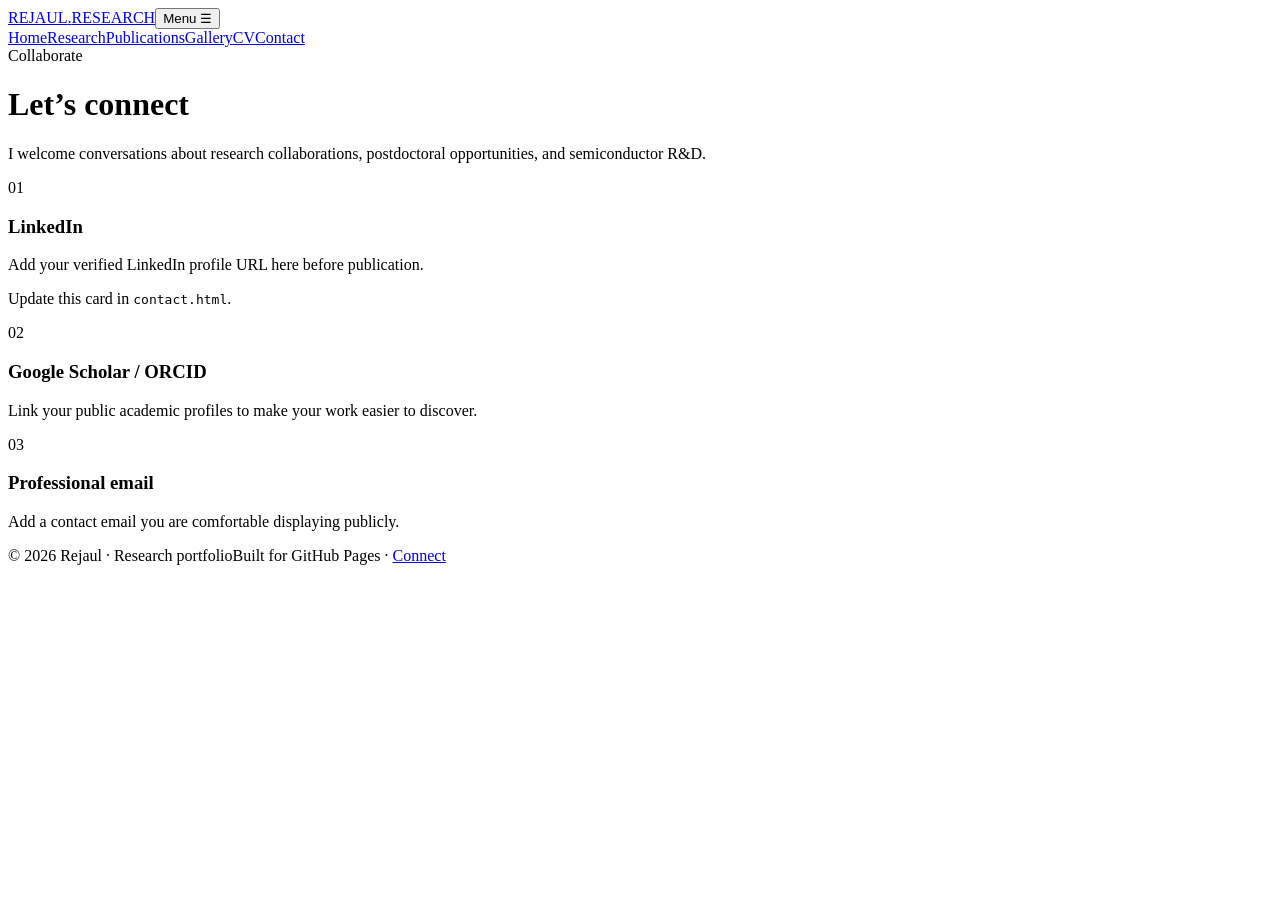
==== contact.html @ d391849d "Add files via upload" ====
<!doctype html><html lang="en"><head><meta charset="utf-8"><meta name="viewport" content="width=device-width, initial-scale=1"><meta name="description" content="Contact Rejaul for research collaborations."><meta name="theme-color" content="#08121f"><title>Contact | Rejaul Research</title><link rel="stylesheet" href="assets/style.css"></head><body><header class="topbar"><nav class="nav container" aria-label="Main navigation"><a class="brand" href="index.html">REJAUL<span>.</span>RESEARCH</a><button class="menu" aria-label="Toggle navigation" aria-expanded="false">Menu ☰</button><div class="links"><a href="index.html" >Home</a><a href="research.html" >Research</a><a href="publications.html" >Publications</a><a href="gallery.html" >Gallery</a><a href="cv.html" >CV</a><a href="contact.html" aria-current="page">Contact</a></div></nav></header><main><div class="container page-head reveal"><span class="eyebrow">Collaborate</span><h1>Let’s connect</h1><p class="lead">I welcome conversations about research collaborations, postdoctoral opportunities, and semiconductor R&D.</p></div><section><div class="container grid"><article class="card"><span class="num">01</span><h3>LinkedIn</h3><p>Add your verified LinkedIn profile URL here before publication.</p><p class="small">Update this card in <code>contact.html</code>.</p></article><article class="card"><span class="num">02</span><h3>Google Scholar / ORCID</h3><p>Link your public academic profiles to make your work easier to discover.</p></article><article class="card"><span class="num">03</span><h3>Professional email</h3><p>Add a contact email you are comfortable displaying publicly.</p></article></div></section></main><footer class="footer"><div class="container footer-inner"><span>© <span id="year">2026</span> Rejaul · Research portfolio</span><span>Built for GitHub Pages · <a href="contact.html">Connect</a></span></div></footer><script src="assets/main.js" defer></script><script>document.getElementById('year').textContent=new Date().getFullYear()</script></body></html>
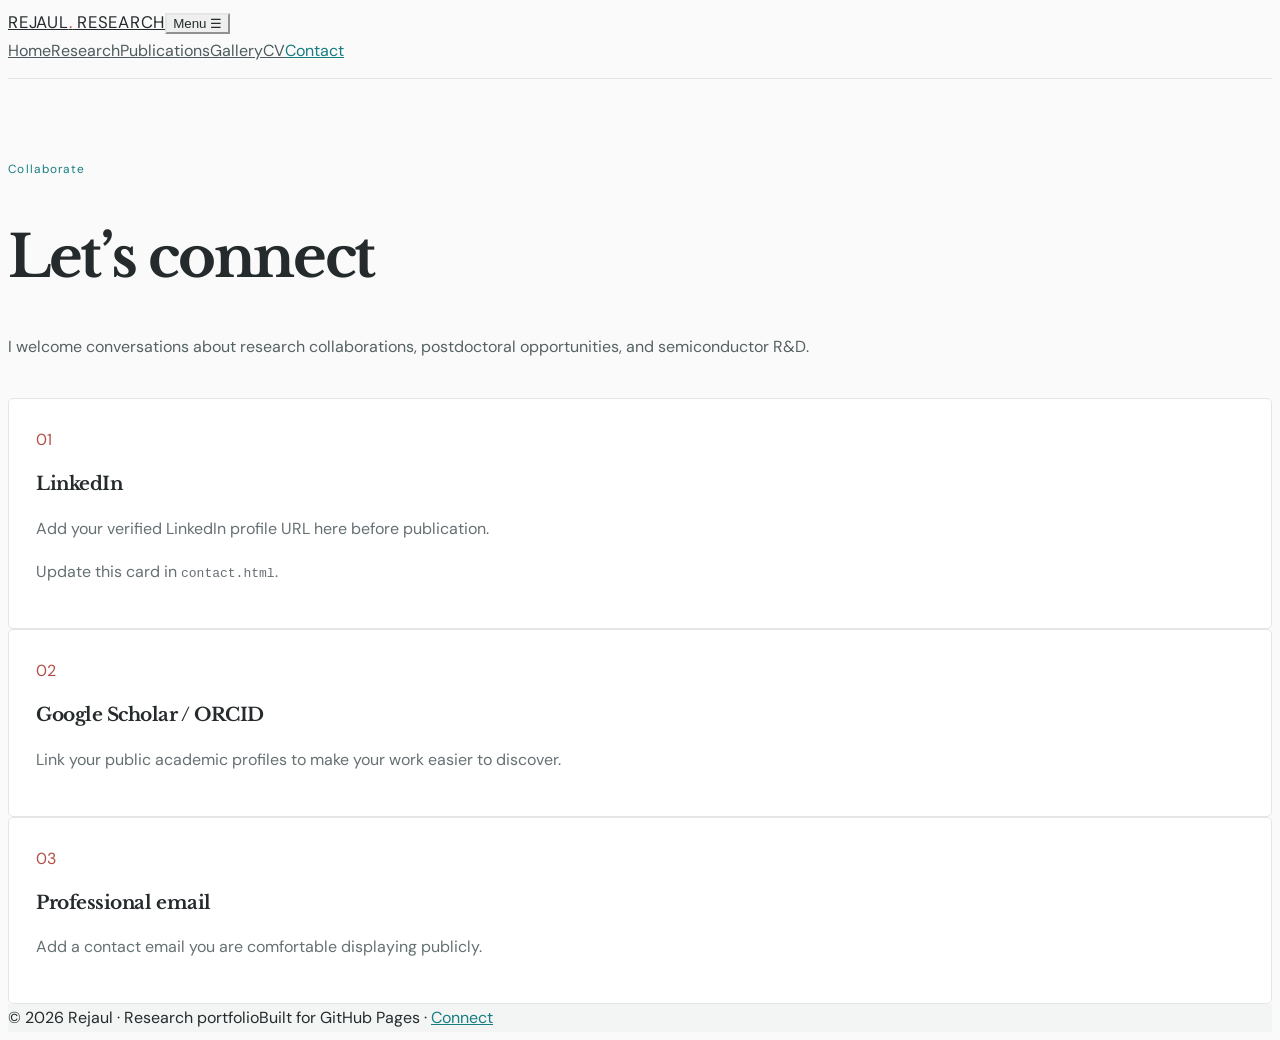
==== commit bd809ff6: "Add files via upload" ====
--- a/contact.html
+++ b/contact.html
@@ -1 +1 @@
-<!doctype html><html lang="en"><head><meta charset="utf-8"><meta name="viewport" content="width=device-width, initial-scale=1"><meta name="description" content="Contact Rejaul for research collaborations."><meta name="theme-color" content="#08121f"><title>Contact | Rejaul Research</title><link rel="stylesheet" href="assets/style.css"></head><body><header class="topbar"><nav class="nav container" aria-label="Main navigation"><a class="brand" href="index.html">REJAUL<span>.</span>RESEARCH</a><button class="menu" aria-label="Toggle navigation" aria-expanded="false">Menu ☰</button><div class="links"><a href="index.html" >Home</a><a href="research.html" >Research</a><a href="publications.html" >Publications</a><a href="gallery.html" >Gallery</a><a href="cv.html" >CV</a><a href="contact.html" aria-current="page">Contact</a></div></nav></header><main><div class="container page-head reveal"><span class="eyebrow">Collaborate</span><h1>Let’s connect</h1><p class="lead">I welcome conversations about research collaborations, postdoctoral opportunities, and semiconductor R&D.</p></div><section><div class="container grid"><article class="card"><span class="num">01</span><h3>LinkedIn</h3><p>Add your verified LinkedIn profile URL here before publication.</p><p class="small">Update this card in <code>contact.html</code>.</p></article><article class="card"><span class="num">02</span><h3>Google Scholar / ORCID</h3><p>Link your public academic profiles to make your work easier to discover.</p></article><article class="card"><span class="num">03</span><h3>Professional email</h3><p>Add a contact email you are comfortable displaying publicly.</p></article></div></section></main><footer class="footer"><div class="container footer-inner"><span>© <span id="year">2026</span> Rejaul · Research portfolio</span><span>Built for GitHub Pages · <a href="contact.html">Connect</a></span></div></footer><script src="assets/main.js" defer></script><script>document.getElementById('year').textContent=new Date().getFullYear()</script></body></html>+<!doctype html><html lang="en"><head><meta charset="utf-8"><meta name="viewport" content="width=device-width, initial-scale=1"><meta name="description" content="Contact Rejaul for research collaborations."><meta name="theme-color" content="#fafafa"><title>Contact | Rejaul Research</title><link rel="stylesheet" href="assets/style.css"></head><body><header class="topbar"><nav class="nav container" aria-label="Main navigation"><a class="brand" href="index.html">REJAUL<span>.</span> RESEARCH</a><button class="menu" aria-label="Toggle navigation" aria-expanded="false">Menu ☰</button><div class="links"><a href="index.html" >Home</a><a href="research.html" >Research</a><a href="publications.html" >Publications</a><a href="gallery.html" >Gallery</a><a href="cv.html" >CV</a><a href="contact.html" aria-current="page">Contact</a></div></nav></header><main><div class="container page-head reveal"><span class="eyebrow">Collaborate</span><h1>Let’s connect</h1><p class="lead">I welcome conversations about research collaborations, postdoctoral opportunities, and semiconductor R&D.</p></div><section><div class="container grid"><article class="card"><span class="num">01</span><h3>LinkedIn</h3><p>Add your verified LinkedIn profile URL here before publication.</p><p class="small">Update this card in <code>contact.html</code>.</p></article><article class="card"><span class="num">02</span><h3>Google Scholar / ORCID</h3><p>Link your public academic profiles to make your work easier to discover.</p></article><article class="card"><span class="num">03</span><h3>Professional email</h3><p>Add a contact email you are comfortable displaying publicly.</p></article></div></section></main><footer class="footer"><div class="container footer-inner"><span>© <span id="year">2026</span> Rejaul · Research portfolio</span><span>Built for GitHub Pages · <a href="contact.html">Connect</a></span></div></footer><script src="assets/main.js" defer></script><script>document.getElementById('year').textContent=new Date().getFullYear()</script></body></html>
--- a/assets/style.css
+++ b/assets/style.css
@@ -0,0 +1,10 @@
+
+/* Editorial light theme: intentionally restrained and easy to customize. */
+@import url('https://fonts.googleapis.com/css2?family=DM+Sans:wght@400;500;600;700&family=Libre+Baskerville:wght@400;700&display=swap');
+:root{--bg:#fafafa;--surface:#fff;--line:#e3e6e5;--text:#252b2d;--muted:#657073;--teal:#167d80;--gold:#c39a35;--max:1120px}
+body{background:var(--bg);color:var(--text);font-family:'DM Sans',sans-serif;line-height:1.7}
+body:before{display:none}h1,h2,h3{font-family:'Libre Baskerville',Georgia,serif;letter-spacing:-.025em;line-height:1.3}h1{font-size:clamp(2.5rem,5vw,4.65rem);letter-spacing:-.04em}h2{font-size:clamp(1.8rem,3vw,2.7rem)}h3{font-size:1.16rem}.brand{font-family:'DM Sans',sans-serif;font-size:1.05rem;letter-spacing:.045em;color:var(--text)}.brand span{color:#b44f47}
+a{color:var(--teal)}p{color:var(--muted)}.topbar{background:#fafafaf2;border-bottom:1px solid var(--line);backdrop-filter:blur(10px)}.nav{min-height:70px}.links a{color:#4e5b5e}.links a:hover,.links a[aria-current=page]{color:var(--teal)}.menu{color:var(--text);border-color:var(--line)}.hero{padding:100px 0 85px;gap:65px}.eyebrow{color:var(--teal);letter-spacing:.11em;font-size:.74rem}.lead{color:#566164}.accent{color:var(--teal)}.btn{background:var(--teal);border-color:var(--teal);color:#fff;border-radius:4px;padding:11px 18px;font-weight:600}.btn.secondary{background:transparent;color:var(--teal)}.btn:hover{transform:translateY(-2px)}
+/* Quiet architectural visual, no neon orb or gradients */
+.visual{min-height:335px;border-radius:3px;background:#edf2f1;border:1px solid #dce7e5;overflow:hidden}.visual:before{content:'';position:absolute;width:64%;height:65%;top:13%;left:19%;border:1px solid #8bbbbb;transform:rotate(-11deg)}.visual:after{content:'';position:absolute;width:48%;height:52%;top:25%;left:27%;border:1px solid #c49c46;transform:rotate(13deg)}.orb{width:115px;height:115px;background:#d8e9e6;border:1px solid #70a8a5;border-radius:2px;box-shadow:none;animation:none;transform:rotate(12deg)}.orb:before,.orb:after{display:none}.visual-label{color:#536e6b;letter-spacing:.09em;font-size:.65rem}.card{background:#fff;border:1px solid var(--line);border-radius:5px;box-shadow:none;padding:27px}.card:hover{transform:translateY(-2px);border-color:#91bdb9}.card .num{color:#b44f47}.chip{border:1px solid #d6dfdd;color:#4b5d60;border-radius:4px;background:#fff}.notice{border-left-color:#c39a35;background:#fff9e8;color:#5e5647}.filter{border-color:var(--line);background:#fff;color:var(--text);border-radius:4px}.filter.active{background:var(--teal);color:white}.gallery-art{background:#e9f0ef}.gallery-art svg{opacity:.68}.footer{background:#f3f5f4}.page-head{padding:75px 0 22px}.page-head h1{font-size:clamp(2.5rem,4.5vw,4rem)}input,textarea{background:#fff;color:var(--text);border-color:#ccd6d4}.links.open{background:#fafafa;border-color:var(--line)}
+@media(max-width:820px){.hero{padding:65px 0}.visual{min-height:270px}}
